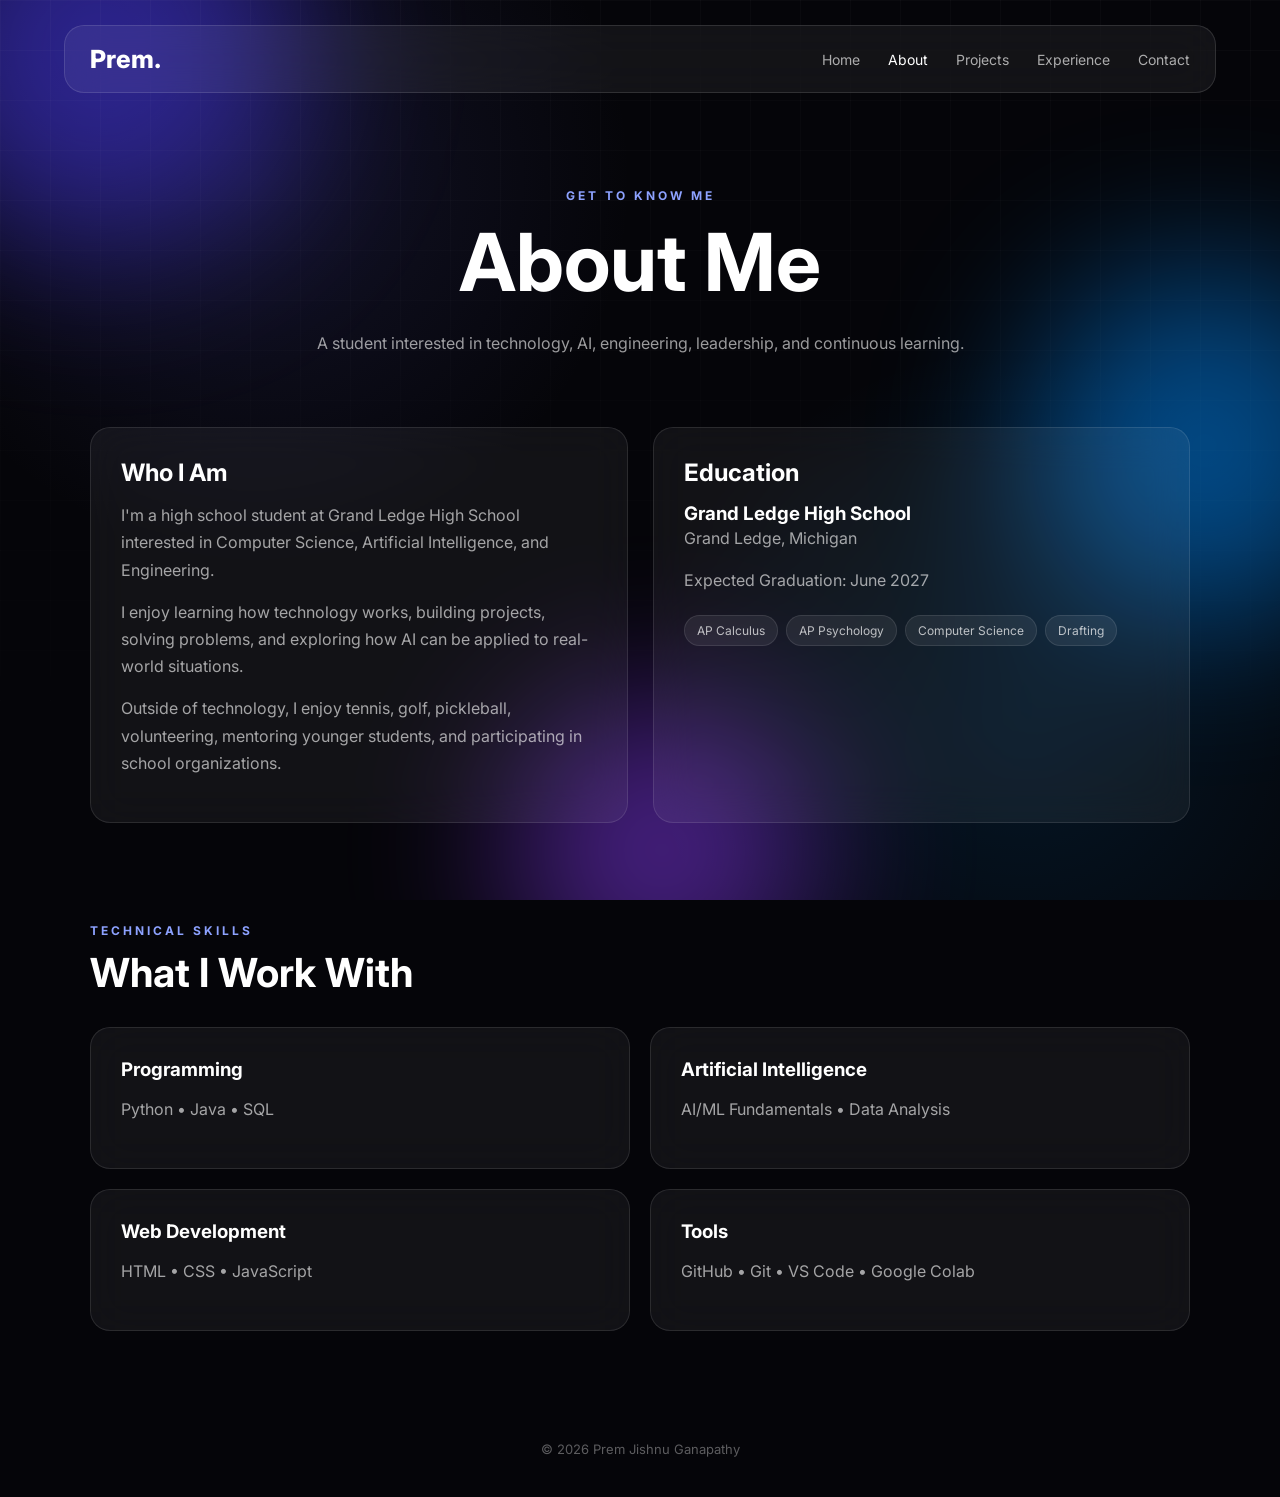
==== about.html @ 77642d46 "Initial Portfolio Website" ====
<!DOCTYPE html>
<html lang="en">
<head>
    <meta charset="UTF-8">
    <meta name="viewport" content="width=device-width, initial-scale=1.0">
    <title>About | Prem Jishnu Ganapathy</title>
    <link rel="stylesheet" href="style.css">
</head>

<body>

    <div class="background">
        <div class="orb orb1"></div>
        <div class="orb orb2"></div>
        <div class="orb orb3"></div>
        <div class="grid"></div>
    </div>

    <nav class="navbar">
        <div class="logo">Prem.</div>

        <div class="nav-links">
            <a href="index.html">Home</a>
            <a class="active" href="about.html">About</a>
            <a href="projects.html">Projects</a>
            <a href="experience.html">Experience</a>
            <a href="contact.html">Contact</a>
        </div>
    </nav>

    <main class="page">

        <section class="page-header reveal">
            <p class="eyebrow">GET TO KNOW ME</p>
            <h1>About Me</h1>
            <p>
                A student interested in technology, AI, engineering,
                leadership, and continuous learning.
            </p>
        </section>

        <section class="two-column">

            <div class="glass-card reveal">
                <h2>Who I Am</h2>

                <p>
                    I'm a high school student at Grand Ledge High School
                    interested in Computer Science, Artificial Intelligence,
                    and Engineering.
                </p>

                <p>
                    I enjoy learning how technology works, building projects,
                    solving problems, and exploring how AI can be applied
                    to real-world situations.
                </p>

                <p>
                    Outside of technology, I enjoy tennis, golf, pickleball,
                    volunteering, mentoring younger students, and participating
                    in school organizations.
                </p>
            </div>

            <div class="glass-card reveal">
                <h2>Education</h2>

                <h3>Grand Ledge High School</h3>

                <p>
                    Grand Ledge, Michigan
                </p>

                <p>
                    Expected Graduation: June 2027
                </p>

                <div class="tags">
                    <span>AP Calculus</span>
                    <span>AP Psychology</span>
                    <span>Computer Science</span>
                    <span>Drafting</span>
                </div>
            </div>

        </section>

        <section class="section">

            <div class="section-title reveal">
                <p class="eyebrow">TECHNICAL SKILLS</p>
                <h2>What I Work With</h2>
            </div>

            <div class="skills-grid">

                <div class="skill-card reveal">
                    <h3>Programming</h3>
                    <p>Python • Java • SQL</p>
                </div>

                <div class="skill-card reveal">
                    <h3>Artificial Intelligence</h3>
                    <p>AI/ML Fundamentals • Data Analysis</p>
                </div>

                <div class="skill-card reveal">
                    <h3>Web Development</h3>
                    <p>HTML • CSS • JavaScript</p>
                </div>

                <div class="skill-card reveal">
                    <h3>Tools</h3>
                    <p>GitHub • Git • VS Code • Google Colab</p>
                </div>

            </div>

        </section>

    </main>

    <footer>
        <p>© 2026 Prem Jishnu Ganapathy</p>
    </footer>

    <script src="script.js"></script>

</body>
</html>
---- style.css ----
@import url('https://fonts.googleapis.com/css2?family=Inter:wght@400;500;600;700;800&display=swap');

* {
    margin: 0;
    padding: 0;
    box-sizing: border-box;
}

html {
    scroll-behavior: smooth;
}

body {
    font-family: 'Inter', sans-serif;
    background: #050509;
    color: #ffffff;
    min-height: 100vh;
    overflow-x: hidden;
}

/* =========================
   MOVING BACKGROUND
========================= */

.background {
    position: fixed;
    inset: 0;
    overflow: hidden;
    z-index: -1;
    background:
        radial-gradient(circle at 20% 20%, rgba(80, 80, 180, 0.18), transparent 30%),
        radial-gradient(circle at 80% 80%, rgba(0, 150, 255, 0.12), transparent 30%),
        #050509;
}

.orb {
    position: absolute;
    border-radius: 50%;
    filter: blur(80px);
    opacity: 0.5;
    animation: float 18s infinite ease-in-out;
}

.orb1 {
    width: 400px;
    height: 400px;
    background: #4c3cff;
    top: -150px;
    left: -100px;
}

.orb2 {
    width: 350px;
    height: 350px;
    background: #008cff;
    right: -100px;
    top: 30%;
    animation-delay: -6s;
}

.orb3 {
    width: 300px;
    height: 300px;
    background: #8c3cff;
    bottom: -100px;
    left: 40%;
    animation-delay: -12s;
}

@keyframes float {

    0% {
        transform: translate(0, 0) scale(1);
    }

    25% {
        transform: translate(80px, -60px) scale(1.1);
    }

    50% {
        transform: translate(-50px, 80px) scale(0.9);
    }

    75% {
        transform: translate(70px, 40px) scale(1.05);
    }

    100% {
        transform: translate(0, 0) scale(1);
    }

}

.grid {
    position: absolute;
    inset: 0;

    background-image:
        linear-gradient(rgba(255,255,255,0.025) 1px, transparent 1px),
        linear-gradient(90deg, rgba(255,255,255,0.025) 1px, transparent 1px);

    background-size: 50px 50px;

    mask-image: linear-gradient(to bottom, black, transparent);
}

/* =========================
   NAVIGATION
========================= */

.navbar {
    width: 90%;
    max-width: 1200px;
    margin: 25px auto;

    padding: 18px 25px;

    display: flex;
    justify-content: space-between;
    align-items: center;

    background: rgba(255,255,255,0.06);
    border: 1px solid rgba(255,255,255,0.12);

    backdrop-filter: blur(20px);
    -webkit-backdrop-filter: blur(20px);

    border-radius: 20px;

    position: relative;
    z-index: 10;
}

.logo {
    font-size: 25px;
    font-weight: 800;
}

.nav-links {
    display: flex;
    gap: 28px;
}

.nav-links a {
    color: rgba(255,255,255,0.65);
    text-decoration: none;
    font-size: 14px;
    transition: 0.3s;
}

.nav-links a:hover,
.nav-links a.active {
    color: white;
}

/* =========================
   GENERAL
========================= */

.page {
    width: 90%;
    max-width: 1100px;
    margin: 0 auto;
    padding: 70px 0;
}

.page-header {
    text-align: center;
    max-width: 700px;
    margin: 0 auto 70px;
}

.page-header h1 {
    font-size: clamp(45px, 7vw, 80px);
    margin: 10px 0 20px;
}

.page-header > p:last-child {
    color: rgba(255,255,255,0.6);
    line-height: 1.7;
}

.eyebrow {
    font-size: 12px;
    letter-spacing: 3px;
    color: #8da2ff;
    font-weight: 700;
}

/* =========================
   HERO
========================= */

.hero {
    width: 90%;
    max-width: 1200px;
    min-height: 75vh;
    margin: 0 auto;

    display: grid;
    grid-template-columns: 1.3fr 0.7fr;

    align-items: center;
    gap: 50px;
}

.hero h1 {
    font-size: clamp(45px, 6vw, 78px);
    line-height: 1.05;
    margin: 15px 0 25px;
}

.hero h1 span {
    background: linear-gradient(90deg, #ffffff, #8da2ff);
    -webkit-background-clip: text;
    color: transparent;
}

.hero-description {
    color: rgba(255,255,255,0.65);
    font-size: 17px;
    line-height: 1.8;
    max-width: 650px;
}

.hero-buttons {
    display: flex;
    gap: 15px;
    margin-top: 35px;
}

/* =========================
   BUTTONS
========================= */

.button {
    display: inline-block;
    padding: 14px 22px;
    border-radius: 12px;
    text-decoration: none;
    font-size: 14px;
    font-weight: 600;
    transition: 0.3s;
}

.button:hover {
    transform: translateY(-3px);
}

.primary {
    background: white;
    color: black;
}

.secondary {
    background: rgba(255,255,255,0.06);
    color: white;
    border: 1px solid rgba(255,255,255,0.15);
}

/* =========================
   PROFILE PHOTO
========================= */

.profile-container {
    display: flex;
    justify-content: center;
    position: relative;
}

.profile-card {
    width: 310px;
    height: 310px;

    padding: 8px;

    border-radius: 50%;

    background: rgba(255,255,255,0.08);
    border: 1px solid rgba(255,255,255,0.2);

    backdrop-filter: blur(20px);

    overflow: hidden;

    position: relative;
    z-index: 2;
}

.profile-photo {
    width: 100%;
    height: 100%;
    object-fit: cover;
    border-radius: 50%;
}

.profile-glow {
    position: absolute;
    width: 280px;
    height: 280px;

    background: #5667ff;
    filter: blur(100px);

    opacity: 0.4;
}

/* =========================
   GLASS CARDS
========================= */

.glass-card,
.project-card,
.skill-card {
    background: rgba(255,255,255,0.055);
    border: 1px solid rgba(255,255,255,0.1);

    backdrop-filter: blur(20px);
    -webkit-backdrop-filter: blur(20px);

    border-radius: 20px;

    padding: 30px;

    transition: 0.4s;
}

.glass-card:hover,
.project-card:hover,
.skill-card:hover {
    transform: translateY(-6px);
    border-color: rgba(255,255,255,0.25);
    background: rgba(255,255,255,0.08);
}

.glass-card h2,
.project-card h2,
.skill-card h3 {
    margin-bottom: 15px;
}

.glass-card p,
.project-card p,
.skill-card p {
    color: rgba(255,255,255,0.62);
    line-height: 1.7;
    margin-bottom: 15px;
}

/* =========================
   HOME CARDS
========================= */

.quick-section {
    width: 90%;
    max-width: 1200px;
    margin: 50px auto 100px;

    display: grid;
    grid-template-columns: repeat(3, 1fr);

    gap: 20px;
}

/* =========================
   TWO COLUMN
========================= */

.two-column {
    display: grid;
    grid-template-columns: 1fr 1fr;
    gap: 25px;
}

/* =========================
   SKILLS
========================= */

.section {
    margin-top: 100px;
}

.section-title {
    margin-bottom: 30px;
}

.section-title h2 {
    font-size: 40px;
    margin-top: 10px;
}

.skills-grid,
.activities-grid {
    display: grid;
    grid-template-columns: repeat(2, 1fr);
    gap: 20px;
}

/* =========================
   TAGS
========================= */

.tags {
    display: flex;
    flex-wrap: wrap;
    gap: 8px;
    margin-top: 20px;
}

.tags span {
    padding: 7px 12px;
    border-radius: 20px;

    background: rgba(255,255,255,0.07);
    border: 1px solid rgba(255,255,255,0.1);

    font-size: 12px;
    color: rgba(255,255,255,0.7);
}

/* =========================
   PROJECTS
========================= */

.projects-grid {
    display: grid;
    grid-template-columns: repeat(2, 1fr);
    gap: 25px;
}

.project-card {
    min-height: 320px;
}

.project-card:last-child {
    grid-column: span 2;
}

.project-number {
    color: #8da2ff;
    font-size: 13px;
    font-weight: 700;
    margin-bottom: 25px;
}

.project-link {
    display: inline-block;
    color: white;
    text-decoration: none;
    margin-top: 20px;
    font-size: 14px;
}

/* =========================
   TIMELINE
========================= */

.timeline {
    position: relative;
    max-width: 850px;
    margin: auto;
}

.timeline::before {
    content: "";
    position: absolute;

    left: 10px;
    top: 0;
    bottom: 0;

    width: 1px;

    background: rgba(255,255,255,0.15);
}

.timeline-item {
    position: relative;
    padding-left: 45px;
    margin-bottom: 35px;
}

.timeline-dot {
    position: absolute;

    left: 3px;
    top: 35px;

    width: 15px;
    height: 15px;

    border-radius: 50%;

    background: #8da2ff;

    box-shadow: 0 0 20px #8da2ff;
}

.date {
    color: #8da2ff !important;
    font-size: 12px !important;
    font-weight: 700;
    letter-spacing: 1px;
}

/* =========================
   CONTACT
========================= */

.contact-grid {
    display: grid;
    grid-template-columns: 1fr 1fr;
    gap: 25px;
}

.contact-item {
    padding: 20px 0;
    border-bottom: 1px solid rgba(255,255,255,0.08);
}

.contact-item span {
    display: block;
    color: rgba(255,255,255,0.45);
    font-size: 12px;
    margin-bottom: 8px;
    text-transform: uppercase;
    letter-spacing: 1px;
}

.contact-item a {
    color: white;
    text-decoration: none;
}

.social-buttons {
    display: flex;
    gap: 12px;
    margin-top: 25px;
}

/* =========================
   REVEAL ANIMATION
========================= */

.reveal {
    opacity: 0;
    transform: translateY(30px);
    transition: opacity 0.8s ease, transform 0.8s ease;
}

.reveal.visible {
    opacity: 1;
    transform: translateY(0);
}

/* =========================
   FOOTER
========================= */

footer {
    text-align: center;
    padding: 40px 20px;
    color: rgba(255,255,255,0.35);
    font-size: 13px;
}

/* =========================
   MOBILE
========================= */

@media (max-width: 800px) {

    .navbar {
        flex-direction: column;
        gap: 18px;
    }

    .nav-links {
        gap: 15px;
        flex-wrap: wrap;
        justify-content: center;
    }

    .hero {
        grid-template-columns: 1fr;
        text-align: center;
        padding-top: 50px;
    }

    .hero-description {
        margin: auto;
    }

    .hero-buttons {
        justify-content: center;
        flex-wrap: wrap;
    }

    .profile-container {
        order: -1;
    }

    .profile-card {
        width: 230px;
        height: 230px;
    }

    .quick-section,
    .two-column,
    .skills-grid,
    .activities-grid,
    .projects-grid,
    .contact-grid {
        grid-template-columns: 1fr;
    }

    .project-card:last-child {
        grid-column: span 1;
    }

    .page {
        padding-top: 40px;
    }

}
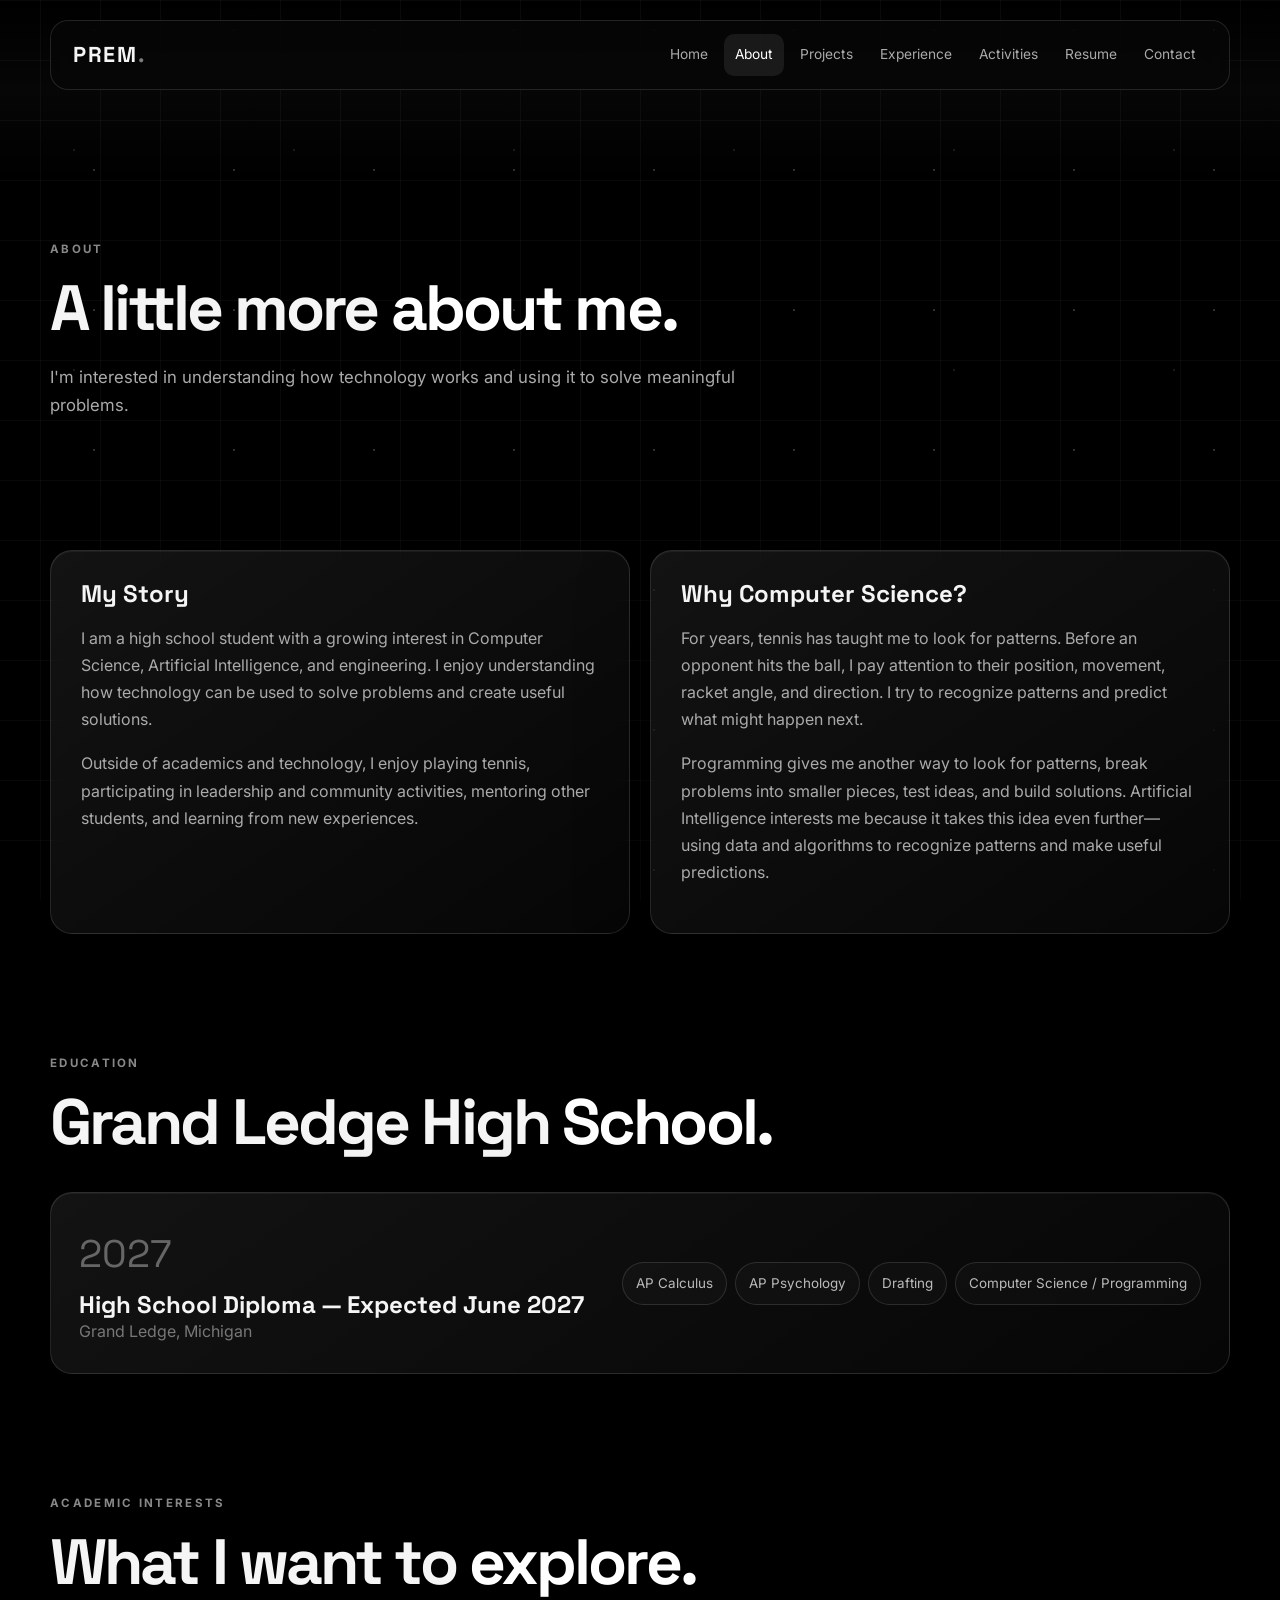
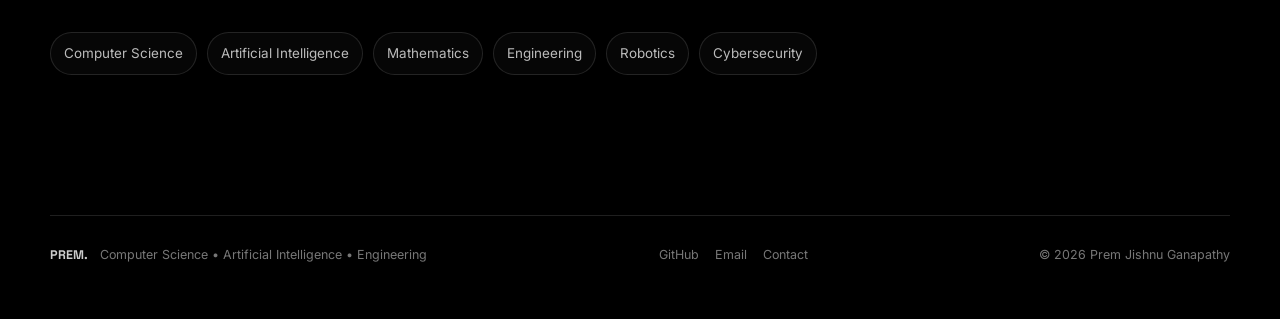
==== commit fb263e1b: "Updated portfolio design, profile photo, and activities page" ====
--- a/about.html
+++ b/about.html
@@ -1,131 +1 @@
-<!DOCTYPE html>
-<html lang="en">
-<head>
-    <meta charset="UTF-8">
-    <meta name="viewport" content="width=device-width, initial-scale=1.0">
-    <title>About | Prem Jishnu Ganapathy</title>
-    <link rel="stylesheet" href="style.css">
-</head>
-
-<body>
-
-    <div class="background">
-        <div class="orb orb1"></div>
-        <div class="orb orb2"></div>
-        <div class="orb orb3"></div>
-        <div class="grid"></div>
-    </div>
-
-    <nav class="navbar">
-        <div class="logo">Prem.</div>
-
-        <div class="nav-links">
-            <a href="index.html">Home</a>
-            <a class="active" href="about.html">About</a>
-            <a href="projects.html">Projects</a>
-            <a href="experience.html">Experience</a>
-            <a href="contact.html">Contact</a>
-        </div>
-    </nav>
-
-    <main class="page">
-
-        <section class="page-header reveal">
-            <p class="eyebrow">GET TO KNOW ME</p>
-            <h1>About Me</h1>
-            <p>
-                A student interested in technology, AI, engineering,
-                leadership, and continuous learning.
-            </p>
-        </section>
-
-        <section class="two-column">
-
-            <div class="glass-card reveal">
-                <h2>Who I Am</h2>
-
-                <p>
-                    I'm a high school student at Grand Ledge High School
-                    interested in Computer Science, Artificial Intelligence,
-                    and Engineering.
-                </p>
-
-                <p>
-                    I enjoy learning how technology works, building projects,
-                    solving problems, and exploring how AI can be applied
-                    to real-world situations.
-                </p>
-
-                <p>
-                    Outside of technology, I enjoy tennis, golf, pickleball,
-                    volunteering, mentoring younger students, and participating
-                    in school organizations.
-                </p>
-            </div>
-
-            <div class="glass-card reveal">
-                <h2>Education</h2>
-
-                <h3>Grand Ledge High School</h3>
-
-                <p>
-                    Grand Ledge, Michigan
-                </p>
-
-                <p>
-                    Expected Graduation: June 2027
-                </p>
-
-                <div class="tags">
-                    <span>AP Calculus</span>
-                    <span>AP Psychology</span>
-                    <span>Computer Science</span>
-                    <span>Drafting</span>
-                </div>
-            </div>
-
-        </section>
-
-        <section class="section">
-
-            <div class="section-title reveal">
-                <p class="eyebrow">TECHNICAL SKILLS</p>
-                <h2>What I Work With</h2>
-            </div>
-
-            <div class="skills-grid">
-
-                <div class="skill-card reveal">
-                    <h3>Programming</h3>
-                    <p>Python • Java • SQL</p>
-                </div>
-
-                <div class="skill-card reveal">
-                    <h3>Artificial Intelligence</h3>
-                    <p>AI/ML Fundamentals • Data Analysis</p>
-                </div>
-
-                <div class="skill-card reveal">
-                    <h3>Web Development</h3>
-                    <p>HTML • CSS • JavaScript</p>
-                </div>
-
-                <div class="skill-card reveal">
-                    <h3>Tools</h3>
-                    <p>GitHub • Git • VS Code • Google Colab</p>
-                </div>
-
-            </div>
-
-        </section>
-
-    </main>
-
-    <footer>
-        <p>© 2026 Prem Jishnu Ganapathy</p>
-    </footer>
-
-    <script src="script.js"></script>
-
-</body>
-</html>+<!doctype html><html lang="en"><head><meta charset="UTF-8"><meta name="viewport" content="width=device-width,initial-scale=1.0"><meta name="description" content="Prem Jishnu Ganapathy — Computer Science, Artificial Intelligence, Engineering, projects, leadership and activities."><title>About | Prem Jishnu Ganapathy</title><link rel="stylesheet" href="style.css"></head><body><div class="background" aria-hidden="true"><div class="grid"></div><div class="particles"></div><div class="scanline"></div></div><header class="site-header"><a class="brand" href="index.html">PREM<span>.</span></a><nav class="nav"><a href="index.html">Home</a><a href="about.html">About</a><a href="projects.html">Projects</a><a href="experience.html">Experience</a><a href="activities.html">Activities</a><a href="resume.html">Resume</a><a href="contact.html">Contact</a></nav><button class="menu-toggle" aria-label="Open menu">☰</button></header><main><section class="page-hero page-section reveal"><p class="eyebrow">ABOUT</p><h1>A little more <span>about me.</span></h1><p>I'm interested in understanding how technology works and using it to solve meaningful problems.</p></section><section class="section page-section reveal"><div class="two-column"><div class="glass card"><h3>My Story</h3><p>I am a high school student with a growing interest in Computer Science, Artificial Intelligence, and engineering. I enjoy understanding how technology can be used to solve problems and create useful solutions.</p><p>Outside of academics and technology, I enjoy playing tennis, participating in leadership and community activities, mentoring other students, and learning from new experiences.</p></div><div class="glass card"><h3>Why Computer Science?</h3><p>For years, tennis has taught me to look for patterns. Before an opponent hits the ball, I pay attention to their position, movement, racket angle, and direction. I try to recognize patterns and predict what might happen next.</p><p>Programming gives me another way to look for patterns, break problems into smaller pieces, test ideas, and build solutions. Artificial Intelligence interests me because it takes this idea even further—using data and algorithms to recognize patterns and make useful predictions.</p></div></div></section><section class="section page-section reveal"><div class="section-heading"><p class="eyebrow">EDUCATION</p><h2>Grand Ledge High <span>School.</span></h2></div><div class="glass timeline-card"><div><span class="timeline-year">2027</span><h3>High School Diploma — Expected June 2027</h3><p>Grand Ledge, Michigan</p></div><div class="course-list"><span>AP Calculus</span><span>AP Psychology</span><span>Drafting</span><span>Computer Science / Programming</span></div></div></section><section class="section page-section reveal"><div class="section-heading"><p class="eyebrow">ACADEMIC INTERESTS</p><h2>What I want to <span>explore.</span></h2></div><div class="tag-grid"><span>Computer Science</span><span>Artificial Intelligence</span><span>Mathematics</span><span>Engineering</span><span>Robotics</span><span>Cybersecurity</span></div></section></main><footer class="site-footer"><div><strong>PREM.</strong><span>Computer Science • Artificial Intelligence • Engineering</span></div><div class="footer-links"><a href="https://github.com/PremJishnu" target="_blank">GitHub</a><a href="mailto:premjishnu.g@gmail.com">Email</a><a href="contact.html">Contact</a></div><p>© 2026 Prem Jishnu Ganapathy</p></footer><script src="script.js"></script></body></html>
--- a/style.css
+++ b/style.css
@@ -1,625 +1 @@
-@import url('https://fonts.googleapis.com/css2?family=Inter:wght@400;500;600;700;800&display=swap');
-
-* {
-    margin: 0;
-    padding: 0;
-    box-sizing: border-box;
-}
-
-html {
-    scroll-behavior: smooth;
-}
-
-body {
-    font-family: 'Inter', sans-serif;
-    background: #050509;
-    color: #ffffff;
-    min-height: 100vh;
-    overflow-x: hidden;
-}
-
-/* =========================
-   MOVING BACKGROUND
-========================= */
-
-.background {
-    position: fixed;
-    inset: 0;
-    overflow: hidden;
-    z-index: -1;
-    background:
-        radial-gradient(circle at 20% 20%, rgba(80, 80, 180, 0.18), transparent 30%),
-        radial-gradient(circle at 80% 80%, rgba(0, 150, 255, 0.12), transparent 30%),
-        #050509;
-}
-
-.orb {
-    position: absolute;
-    border-radius: 50%;
-    filter: blur(80px);
-    opacity: 0.5;
-    animation: float 18s infinite ease-in-out;
-}
-
-.orb1 {
-    width: 400px;
-    height: 400px;
-    background: #4c3cff;
-    top: -150px;
-    left: -100px;
-}
-
-.orb2 {
-    width: 350px;
-    height: 350px;
-    background: #008cff;
-    right: -100px;
-    top: 30%;
-    animation-delay: -6s;
-}
-
-.orb3 {
-    width: 300px;
-    height: 300px;
-    background: #8c3cff;
-    bottom: -100px;
-    left: 40%;
-    animation-delay: -12s;
-}
-
-@keyframes float {
-
-    0% {
-        transform: translate(0, 0) scale(1);
-    }
-
-    25% {
-        transform: translate(80px, -60px) scale(1.1);
-    }
-
-    50% {
-        transform: translate(-50px, 80px) scale(0.9);
-    }
-
-    75% {
-        transform: translate(70px, 40px) scale(1.05);
-    }
-
-    100% {
-        transform: translate(0, 0) scale(1);
-    }
-
-}
-
-.grid {
-    position: absolute;
-    inset: 0;
-
-    background-image:
-        linear-gradient(rgba(255,255,255,0.025) 1px, transparent 1px),
-        linear-gradient(90deg, rgba(255,255,255,0.025) 1px, transparent 1px);
-
-    background-size: 50px 50px;
-
-    mask-image: linear-gradient(to bottom, black, transparent);
-}
-
-/* =========================
-   NAVIGATION
-========================= */
-
-.navbar {
-    width: 90%;
-    max-width: 1200px;
-    margin: 25px auto;
-
-    padding: 18px 25px;
-
-    display: flex;
-    justify-content: space-between;
-    align-items: center;
-
-    background: rgba(255,255,255,0.06);
-    border: 1px solid rgba(255,255,255,0.12);
-
-    backdrop-filter: blur(20px);
-    -webkit-backdrop-filter: blur(20px);
-
-    border-radius: 20px;
-
-    position: relative;
-    z-index: 10;
-}
-
-.logo {
-    font-size: 25px;
-    font-weight: 800;
-}
-
-.nav-links {
-    display: flex;
-    gap: 28px;
-}
-
-.nav-links a {
-    color: rgba(255,255,255,0.65);
-    text-decoration: none;
-    font-size: 14px;
-    transition: 0.3s;
-}
-
-.nav-links a:hover,
-.nav-links a.active {
-    color: white;
-}
-
-/* =========================
-   GENERAL
-========================= */
-
-.page {
-    width: 90%;
-    max-width: 1100px;
-    margin: 0 auto;
-    padding: 70px 0;
-}
-
-.page-header {
-    text-align: center;
-    max-width: 700px;
-    margin: 0 auto 70px;
-}
-
-.page-header h1 {
-    font-size: clamp(45px, 7vw, 80px);
-    margin: 10px 0 20px;
-}
-
-.page-header > p:last-child {
-    color: rgba(255,255,255,0.6);
-    line-height: 1.7;
-}
-
-.eyebrow {
-    font-size: 12px;
-    letter-spacing: 3px;
-    color: #8da2ff;
-    font-weight: 700;
-}
-
-/* =========================
-   HERO
-========================= */
-
-.hero {
-    width: 90%;
-    max-width: 1200px;
-    min-height: 75vh;
-    margin: 0 auto;
-
-    display: grid;
-    grid-template-columns: 1.3fr 0.7fr;
-
-    align-items: center;
-    gap: 50px;
-}
-
-.hero h1 {
-    font-size: clamp(45px, 6vw, 78px);
-    line-height: 1.05;
-    margin: 15px 0 25px;
-}
-
-.hero h1 span {
-    background: linear-gradient(90deg, #ffffff, #8da2ff);
-    -webkit-background-clip: text;
-    color: transparent;
-}
-
-.hero-description {
-    color: rgba(255,255,255,0.65);
-    font-size: 17px;
-    line-height: 1.8;
-    max-width: 650px;
-}
-
-.hero-buttons {
-    display: flex;
-    gap: 15px;
-    margin-top: 35px;
-}
-
-/* =========================
-   BUTTONS
-========================= */
-
-.button {
-    display: inline-block;
-    padding: 14px 22px;
-    border-radius: 12px;
-    text-decoration: none;
-    font-size: 14px;
-    font-weight: 600;
-    transition: 0.3s;
-}
-
-.button:hover {
-    transform: translateY(-3px);
-}
-
-.primary {
-    background: white;
-    color: black;
-}
-
-.secondary {
-    background: rgba(255,255,255,0.06);
-    color: white;
-    border: 1px solid rgba(255,255,255,0.15);
-}
-
-/* =========================
-   PROFILE PHOTO
-========================= */
-
-.profile-container {
-    display: flex;
-    justify-content: center;
-    position: relative;
-}
-
-.profile-card {
-    width: 310px;
-    height: 310px;
-
-    padding: 8px;
-
-    border-radius: 50%;
-
-    background: rgba(255,255,255,0.08);
-    border: 1px solid rgba(255,255,255,0.2);
-
-    backdrop-filter: blur(20px);
-
-    overflow: hidden;
-
-    position: relative;
-    z-index: 2;
-}
-
-.profile-photo {
-    width: 100%;
-    height: 100%;
-    object-fit: cover;
-    border-radius: 50%;
-}
-
-.profile-glow {
-    position: absolute;
-    width: 280px;
-    height: 280px;
-
-    background: #5667ff;
-    filter: blur(100px);
-
-    opacity: 0.4;
-}
-
-/* =========================
-   GLASS CARDS
-========================= */
-
-.glass-card,
-.project-card,
-.skill-card {
-    background: rgba(255,255,255,0.055);
-    border: 1px solid rgba(255,255,255,0.1);
-
-    backdrop-filter: blur(20px);
-    -webkit-backdrop-filter: blur(20px);
-
-    border-radius: 20px;
-
-    padding: 30px;
-
-    transition: 0.4s;
-}
-
-.glass-card:hover,
-.project-card:hover,
-.skill-card:hover {
-    transform: translateY(-6px);
-    border-color: rgba(255,255,255,0.25);
-    background: rgba(255,255,255,0.08);
-}
-
-.glass-card h2,
-.project-card h2,
-.skill-card h3 {
-    margin-bottom: 15px;
-}
-
-.glass-card p,
-.project-card p,
-.skill-card p {
-    color: rgba(255,255,255,0.62);
-    line-height: 1.7;
-    margin-bottom: 15px;
-}
-
-/* =========================
-   HOME CARDS
-========================= */
-
-.quick-section {
-    width: 90%;
-    max-width: 1200px;
-    margin: 50px auto 100px;
-
-    display: grid;
-    grid-template-columns: repeat(3, 1fr);
-
-    gap: 20px;
-}
-
-/* =========================
-   TWO COLUMN
-========================= */
-
-.two-column {
-    display: grid;
-    grid-template-columns: 1fr 1fr;
-    gap: 25px;
-}
-
-/* =========================
-   SKILLS
-========================= */
-
-.section {
-    margin-top: 100px;
-}
-
-.section-title {
-    margin-bottom: 30px;
-}
-
-.section-title h2 {
-    font-size: 40px;
-    margin-top: 10px;
-}
-
-.skills-grid,
-.activities-grid {
-    display: grid;
-    grid-template-columns: repeat(2, 1fr);
-    gap: 20px;
-}
-
-/* =========================
-   TAGS
-========================= */
-
-.tags {
-    display: flex;
-    flex-wrap: wrap;
-    gap: 8px;
-    margin-top: 20px;
-}
-
-.tags span {
-    padding: 7px 12px;
-    border-radius: 20px;
-
-    background: rgba(255,255,255,0.07);
-    border: 1px solid rgba(255,255,255,0.1);
-
-    font-size: 12px;
-    color: rgba(255,255,255,0.7);
-}
-
-/* =========================
-   PROJECTS
-========================= */
-
-.projects-grid {
-    display: grid;
-    grid-template-columns: repeat(2, 1fr);
-    gap: 25px;
-}
-
-.project-card {
-    min-height: 320px;
-}
-
-.project-card:last-child {
-    grid-column: span 2;
-}
-
-.project-number {
-    color: #8da2ff;
-    font-size: 13px;
-    font-weight: 700;
-    margin-bottom: 25px;
-}
-
-.project-link {
-    display: inline-block;
-    color: white;
-    text-decoration: none;
-    margin-top: 20px;
-    font-size: 14px;
-}
-
-/* =========================
-   TIMELINE
-========================= */
-
-.timeline {
-    position: relative;
-    max-width: 850px;
-    margin: auto;
-}
-
-.timeline::before {
-    content: "";
-    position: absolute;
-
-    left: 10px;
-    top: 0;
-    bottom: 0;
-
-    width: 1px;
-
-    background: rgba(255,255,255,0.15);
-}
-
-.timeline-item {
-    position: relative;
-    padding-left: 45px;
-    margin-bottom: 35px;
-}
-
-.timeline-dot {
-    position: absolute;
-
-    left: 3px;
-    top: 35px;
-
-    width: 15px;
-    height: 15px;
-
-    border-radius: 50%;
-
-    background: #8da2ff;
-
-    box-shadow: 0 0 20px #8da2ff;
-}
-
-.date {
-    color: #8da2ff !important;
-    font-size: 12px !important;
-    font-weight: 700;
-    letter-spacing: 1px;
-}
-
-/* =========================
-   CONTACT
-========================= */
-
-.contact-grid {
-    display: grid;
-    grid-template-columns: 1fr 1fr;
-    gap: 25px;
-}
-
-.contact-item {
-    padding: 20px 0;
-    border-bottom: 1px solid rgba(255,255,255,0.08);
-}
-
-.contact-item span {
-    display: block;
-    color: rgba(255,255,255,0.45);
-    font-size: 12px;
-    margin-bottom: 8px;
-    text-transform: uppercase;
-    letter-spacing: 1px;
-}
-
-.contact-item a {
-    color: white;
-    text-decoration: none;
-}
-
-.social-buttons {
-    display: flex;
-    gap: 12px;
-    margin-top: 25px;
-}
-
-/* =========================
-   REVEAL ANIMATION
-========================= */
-
-.reveal {
-    opacity: 0;
-    transform: translateY(30px);
-    transition: opacity 0.8s ease, transform 0.8s ease;
-}
-
-.reveal.visible {
-    opacity: 1;
-    transform: translateY(0);
-}
-
-/* =========================
-   FOOTER
-========================= */
-
-footer {
-    text-align: center;
-    padding: 40px 20px;
-    color: rgba(255,255,255,0.35);
-    font-size: 13px;
-}
-
-/* =========================
-   MOBILE
-========================= */
-
-@media (max-width: 800px) {
-
-    .navbar {
-        flex-direction: column;
-        gap: 18px;
-    }
-
-    .nav-links {
-        gap: 15px;
-        flex-wrap: wrap;
-        justify-content: center;
-    }
-
-    .hero {
-        grid-template-columns: 1fr;
-        text-align: center;
-        padding-top: 50px;
-    }
-
-    .hero-description {
-        margin: auto;
-    }
-
-    .hero-buttons {
-        justify-content: center;
-        flex-wrap: wrap;
-    }
-
-    .profile-container {
-        order: -1;
-    }
-
-    .profile-card {
-        width: 230px;
-        height: 230px;
-    }
-
-    .quick-section,
-    .two-column,
-    .skills-grid,
-    .activities-grid,
-    .projects-grid,
-    .contact-grid {
-        grid-template-columns: 1fr;
-    }
-
-    .project-card:last-child {
-        grid-column: span 1;
-    }
-
-    .page {
-        padding-top: 40px;
-    }
-
-}+@import url('https://fonts.googleapis.com/css2?family=Inter:wght@400;500;600;700;800&family=Space+Grotesk:wght@400;500;600;700&display=swap');:root{--bg:#000;--line:rgba(255,255,255,.12);--text:#f5f5f5;--muted:#999;--max:1180px}*{box-sizing:border-box;margin:0;padding:0}html{scroll-behavior:smooth}body{min-height:100vh;background:#000;color:var(--text);font-family:Inter,Arial,sans-serif;line-height:1.7;overflow-x:hidden}a{color:inherit;text-decoration:none}.background{position:fixed;inset:0;z-index:-10;background:#000;overflow:hidden}.grid{position:absolute;inset:-100%;width:300%;height:300%;background-image:linear-gradient(rgba(255,255,255,.035) 1px,transparent 1px),linear-gradient(90deg,rgba(255,255,255,.035) 1px,transparent 1px);background-size:60px 60px;animation:gridMove 22s linear infinite}.particles{position:absolute;inset:-20%;background-image:radial-gradient(circle,rgba(255,255,255,.8) 1px,transparent 1px),radial-gradient(circle,rgba(255,255,255,.45) 1px,transparent 1px);background-size:140px 140px,220px 220px;animation:particlesMove 30s linear infinite;opacity:.22}.scanline{position:absolute;left:0;width:100%;height:180px;background:linear-gradient(to bottom,transparent,rgba(255,255,255,.025),transparent);animation:scan 9s ease-in-out infinite}@keyframes gridMove{from{transform:translate(0,0)}to{transform:translate(60px,60px)}}@keyframes particlesMove{from{transform:translateY(0)}to{transform:translateY(-220px)}}@keyframes scan{0%,100%{top:-200px}50%{top:100%}}.site-header{width:min(calc(100% - 40px),var(--max));margin:20px auto 0;min-height:70px;padding:0 22px;display:flex;align-items:center;justify-content:space-between;gap:20px;position:sticky;top:16px;z-index:50;background:rgba(8,8,8,.72);border:1px solid var(--line);border-radius:18px;backdrop-filter:blur(20px)}.brand{font-family:'Space Grotesk';font-weight:800;font-size:1.35rem;letter-spacing:.08em}.brand span{opacity:.5}.nav{display:flex;gap:5px;align-items:center}.nav a{color:#aaa;padding:9px 11px;border-radius:10px;font-size:.86rem;transition:.25s}.nav a:hover,.nav a.active{color:#fff;background:rgba(255,255,255,.08)}.menu-toggle{display:none;background:none;border:0;color:#fff;font-size:1.5rem}main{width:min(calc(100% - 40px),var(--max));margin:auto}.page-section{padding:110px 0 0}.hero{min-height:calc(100vh - 90px);display:grid;grid-template-columns:1.15fr .85fr;align-items:center;gap:70px;padding-top:80px}.eyebrow{font-size:.72rem;letter-spacing:.2em;font-weight:700;color:#888;margin-bottom:14px}h1,h2,h3{font-family:'Space Grotesk';line-height:1.08}h1{font-size:clamp(3.1rem,7vw,6.4rem);letter-spacing:-.055em}h1 span,h2 span{color:#fff}.hero-text,.page-hero>p:last-child{max-width:720px;color:#aaa;font-size:1.05rem;margin-top:26px}.button-row{display:flex;gap:12px;flex-wrap:wrap;margin-top:30px}.btn{display:inline-flex;padding:12px 19px;border:1px solid rgba(255,255,255,.22);border-radius:12px;color:#ddd;background:rgba(255,255,255,.035);font-weight:600;transition:.25s}.btn:hover{transform:translateY(-2px);background:rgba(255,255,255,.09)}.btn.primary{background:#fff;color:#000;border-color:#fff}.glass{background:linear-gradient(145deg,rgba(255,255,255,.075),rgba(255,255,255,.025));border:1px solid var(--line);box-shadow:0 20px 70px rgba(0,0,0,.35),inset 0 1px rgba(255,255,255,.05);backdrop-filter:blur(18px)}.hero-photo{justify-self:center;width:min(100%,470px);padding:28px;border-radius:34px;transform:rotate(1deg)}.photo-ring{width:100%;aspect-ratio:1;overflow:hidden;border-radius:50%;border:1px solid rgba(255,255,255,.22);background:#111}.photo-ring img{width:100%;height:100%;object-fit:cover;display:block}.photo-caption{text-align:center;color:#aaa;font-size:.82rem;margin-top:18px}.status-dot{display:inline-block;width:8px;height:8px;border-radius:50%;background:#fff;margin-right:8px;box-shadow:0 0 12px #fff}.quick-stats{display:flex;gap:38px;margin-top:48px;flex-wrap:wrap}.quick-stats div{display:flex;flex-direction:column}.quick-stats strong{font-family:'Space Grotesk';font-size:1.1rem}.quick-stats span{font-size:.72rem;color:#777;text-transform:uppercase;letter-spacing:.08em}.section{padding-bottom:10px}.section-heading{margin-bottom:35px}.section-heading h2,.page-hero h1{font-size:clamp(2.4rem,5vw,4.7rem);letter-spacing:-.045em}.two-column{display:grid;grid-template-columns:1fr 1fr;gap:20px}.card,.project-card,.activity-card,.experience-card,.resume-card,.contact-card{padding:30px;border-radius:22px}.card h3{font-size:1.5rem;margin-bottom:18px}.card p{color:#aaa;margin-bottom:17px}.big-quote{font-family:'Space Grotesk';font-size:1.6rem!important;color:#eee!important;line-height:1.25}.tag-grid{display:flex;gap:10px;flex-wrap:wrap}.tag-grid span,.chips span,.course-list span{padding:9px 13px;border:1px solid var(--line);border-radius:999px;color:#bbb;background:rgba(255,255,255,.025);font-size:.84rem}.page-hero{padding-top:150px;padding-bottom:20px}.page-hero>p:last-child{margin-top:20px}.project-grid,.activity-grid{display:grid;grid-template-columns:repeat(3,1fr);gap:20px}.project-number{font-family:'Space Grotesk';font-size:2.4rem;color:#555;margin-bottom:35px}.project-card h2,.activity-card h2{font-size:1.65rem;margin-bottom:14px}.project-card>p,.activity-card>p{color:#999}.project-block{margin:25px 0;padding-top:20px;border-top:1px solid var(--line)}.project-block strong{font-size:.78rem;text-transform:uppercase;letter-spacing:.12em}.project-block p{color:#888;margin-top:7px}.chips{display:flex;flex-wrap:wrap;gap:7px}.chips span{font-size:.72rem;padding:7px 10px}.project-links{display:flex;gap:16px;margin-top:25px;font-weight:600;font-size:.85rem}.experience-top{display:flex;justify-content:space-between;gap:20px;margin-bottom:25px}.experience-top h2{font-size:2.2rem}.muted{color:#777;font-size:.88rem;margin-top:7px}.experience-badge{width:48px;height:48px;border:1px solid var(--line);border-radius:14px;display:grid;place-items:center;color:#777;font-family:'Space Grotesk'}.experience-card>p{color:#aaa}.bullet-grid{display:grid;grid-template-columns:repeat(2,1fr);gap:12px;margin-top:28px}.bullet-grid>div{display:grid;grid-template-columns:38px 1fr;gap:12px;padding:17px;border:1px solid var(--line);border-radius:14px;background:rgba(0,0,0,.18)}.bullet-grid strong{color:#666}.bullet-grid span{color:#999;font-size:.88rem}.activity-icon{display:inline-grid;place-items:center;width:42px;height:42px;border-radius:12px;border:1px solid var(--line);color:#777;font-family:'Space Grotesk';margin-bottom:25px}.activity-card{min-height:245px}.sport-strip{padding:22px;border-radius:20px;display:grid;grid-template-columns:repeat(3,1fr);gap:15px}.sport-strip div{padding:10px 15px;border-right:1px solid var(--line)}.sport-strip div:last-child{border:0}.sport-strip strong,.sport-strip span{display:block}.sport-strip span{font-size:.8rem;color:#777}.timeline-card{padding:28px;border-radius:22px;display:flex;justify-content:space-between;gap:30px}.timeline-year{font-family:'Space Grotesk';font-size:2.4rem;color:#666}.timeline-card h3{font-size:1.5rem;margin-top:6px}.timeline-card p{color:#777}.course-list{display:flex;gap:8px;flex-wrap:wrap;justify-content:flex-end;align-content:center}.resume-grid{display:grid;grid-template-columns:repeat(2,1fr);gap:20px}.resume-card h2{font-size:1.5rem;margin-bottom:14px}.resume-card p{color:#999;margin-top:8px}.contact-grid{display:grid;grid-template-columns:repeat(3,1fr);gap:20px}.contact-card{transition:.25s}.contact-card:hover{transform:translateY(-4px);border-color:rgba(255,255,255,.25)}.contact-label{font-size:.7rem;letter-spacing:.16em;color:#777;font-weight:700}.contact-card h2{font-size:1.15rem;margin:15px 0 7px;word-break:break-word}.contact-card p{color:#777;font-size:.85rem}.site-footer{width:min(calc(100% - 40px),var(--max));margin:130px auto 25px;padding:28px 0;border-top:1px solid var(--line);display:flex;align-items:center;justify-content:space-between;gap:20px;flex-wrap:wrap;color:#777;font-size:.78rem}.site-footer strong{font-family:'Space Grotesk';color:#ccc;margin-right:12px}.footer-links{display:flex;gap:16px}.footer-links a:hover{color:#fff}.reveal{opacity:0;transform:translateY(20px);transition:.7s}.reveal.visible{opacity:1;transform:none}@media(max-width:950px){.nav{display:none;position:absolute;top:78px;left:0;right:0;padding:10px;background:rgba(8,8,8,.96);border:1px solid var(--line);border-radius:16px;flex-direction:column;align-items:stretch}.nav.open{display:flex}.menu-toggle{display:block}.hero{grid-template-columns:1fr;gap:45px;padding-top:90px}.hero-photo{max-width:400px}.project-grid,.activity-grid{grid-template-columns:1fr 1fr}.contact-grid{grid-template-columns:1fr}}@media(max-width:700px){.site-header{width:calc(100% - 24px);margin-top:12px;padding:0 15px}main{width:calc(100% - 24px)}.page-section{padding-top:85px}.hero{min-height:auto;padding-top:75px}h1{font-size:clamp(2.8rem,14vw,4.6rem)}.two-column,.project-grid,.activity-grid,.resume-grid,.bullet-grid{grid-template-columns:1fr}.timeline-card{flex-direction:column}.course-list{justify-content:flex-start}.sport-strip{grid-template-columns:1fr}.sport-strip div{border-right:0;border-bottom:1px solid var(--line);padding:13px 0}.sport-strip div:last-child{border-bottom:0}.experience-top h2{font-size:1.75rem}.site-footer{width:calc(100% - 24px);margin-top:90px;flex-direction:column;align-items:flex-start}}
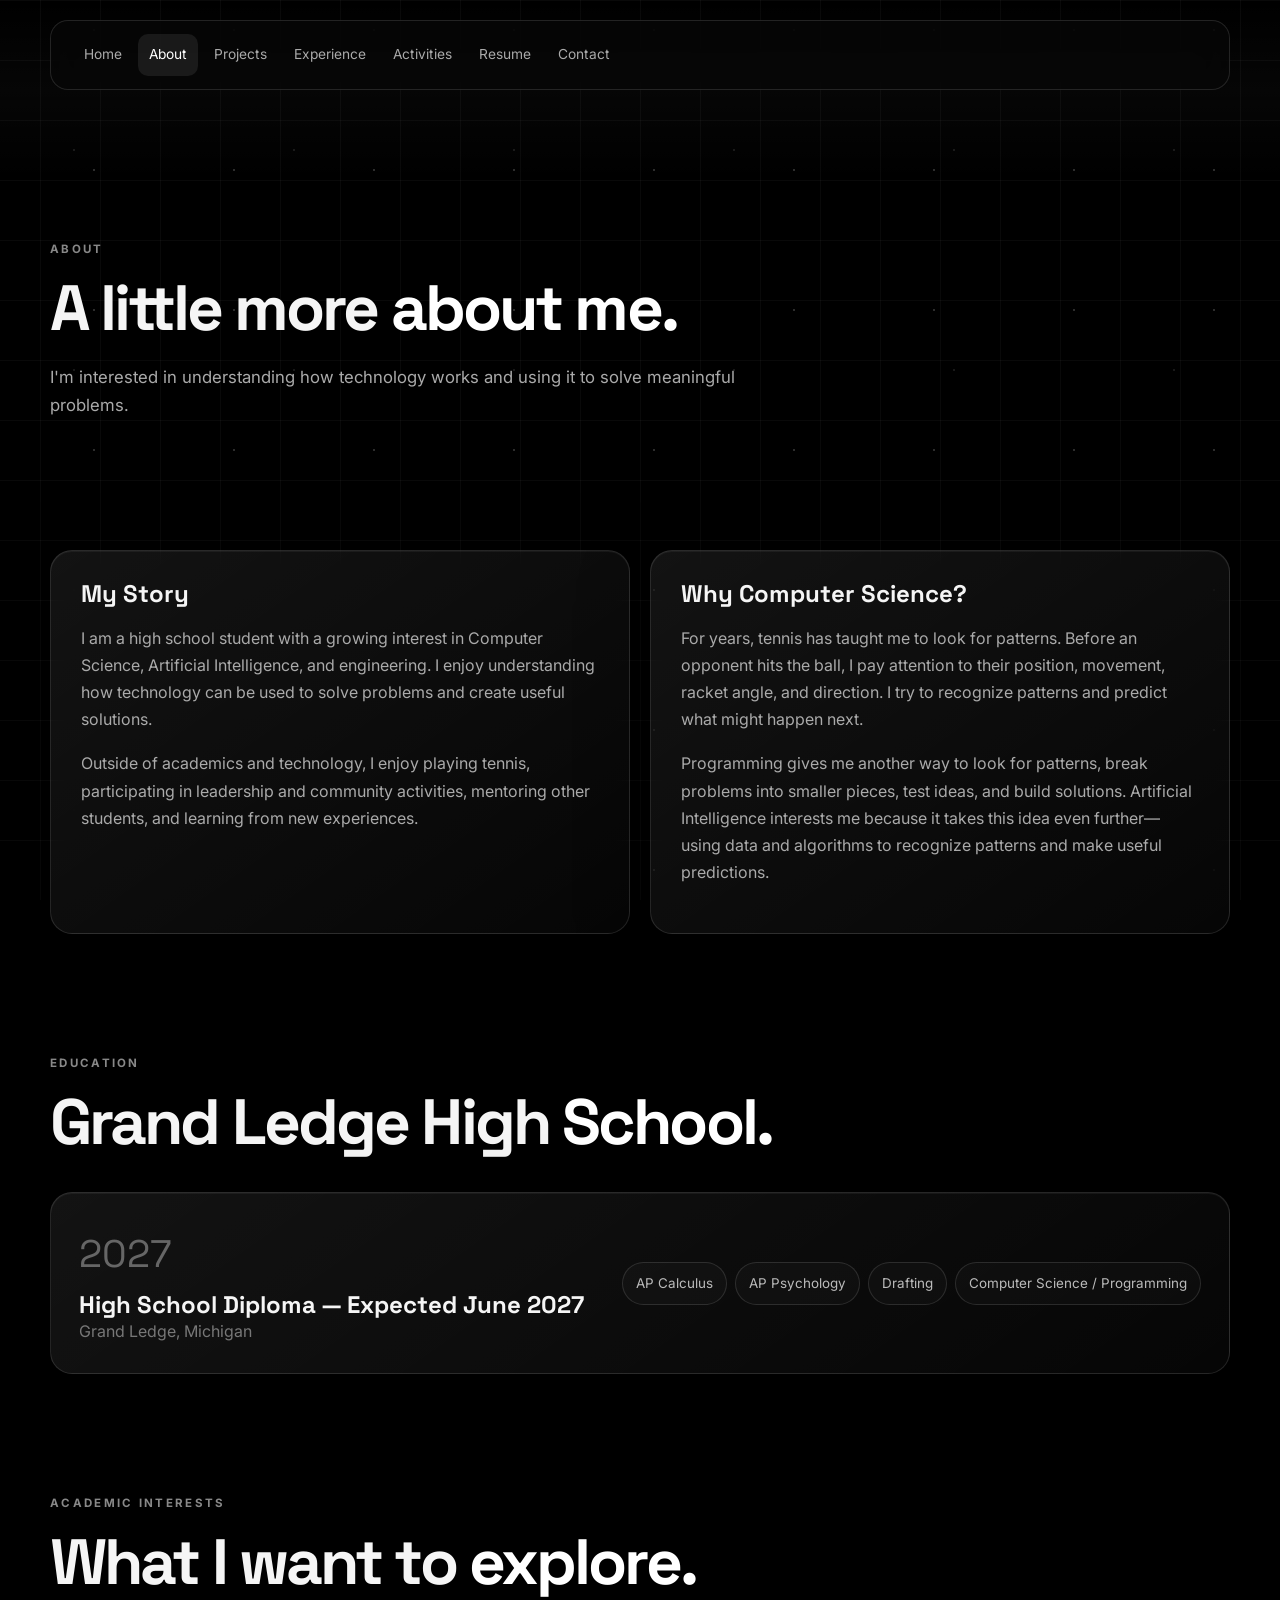
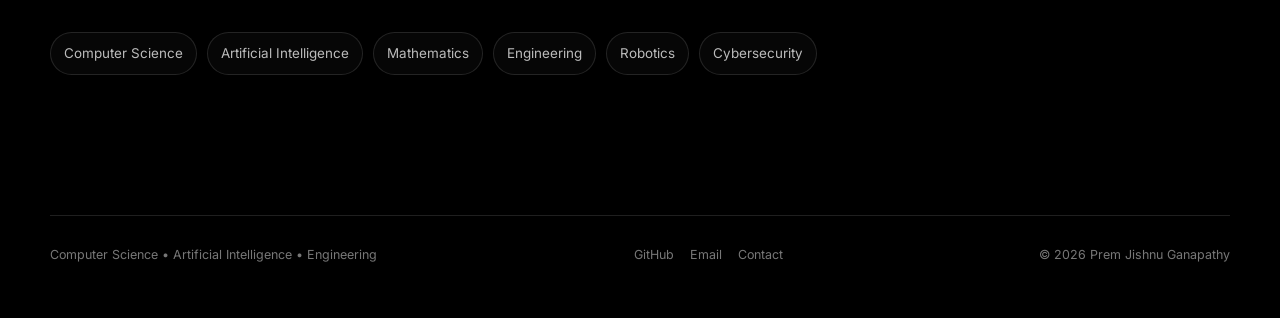
==== commit 2c6402e4: "Centered navigation and removed PREM branding" ====
--- a/about.html
+++ b/about.html
@@ -1 +1,12 @@
-<!doctype html><html lang="en"><head><meta charset="UTF-8"><meta name="viewport" content="width=device-width,initial-scale=1.0"><meta name="description" content="Prem Jishnu Ganapathy — Computer Science, Artificial Intelligence, Engineering, projects, leadership and activities."><title>About | Prem Jishnu Ganapathy</title><link rel="stylesheet" href="style.css"></head><body><div class="background" aria-hidden="true"><div class="grid"></div><div class="particles"></div><div class="scanline"></div></div><header class="site-header"><a class="brand" href="index.html">PREM<span>.</span></a><nav class="nav"><a href="index.html">Home</a><a href="about.html">About</a><a href="projects.html">Projects</a><a href="experience.html">Experience</a><a href="activities.html">Activities</a><a href="resume.html">Resume</a><a href="contact.html">Contact</a></nav><button class="menu-toggle" aria-label="Open menu">☰</button></header><main><section class="page-hero page-section reveal"><p class="eyebrow">ABOUT</p><h1>A little more <span>about me.</span></h1><p>I'm interested in understanding how technology works and using it to solve meaningful problems.</p></section><section class="section page-section reveal"><div class="two-column"><div class="glass card"><h3>My Story</h3><p>I am a high school student with a growing interest in Computer Science, Artificial Intelligence, and engineering. I enjoy understanding how technology can be used to solve problems and create useful solutions.</p><p>Outside of academics and technology, I enjoy playing tennis, participating in leadership and community activities, mentoring other students, and learning from new experiences.</p></div><div class="glass card"><h3>Why Computer Science?</h3><p>For years, tennis has taught me to look for patterns. Before an opponent hits the ball, I pay attention to their position, movement, racket angle, and direction. I try to recognize patterns and predict what might happen next.</p><p>Programming gives me another way to look for patterns, break problems into smaller pieces, test ideas, and build solutions. Artificial Intelligence interests me because it takes this idea even further—using data and algorithms to recognize patterns and make useful predictions.</p></div></div></section><section class="section page-section reveal"><div class="section-heading"><p class="eyebrow">EDUCATION</p><h2>Grand Ledge High <span>School.</span></h2></div><div class="glass timeline-card"><div><span class="timeline-year">2027</span><h3>High School Diploma — Expected June 2027</h3><p>Grand Ledge, Michigan</p></div><div class="course-list"><span>AP Calculus</span><span>AP Psychology</span><span>Drafting</span><span>Computer Science / Programming</span></div></div></section><section class="section page-section reveal"><div class="section-heading"><p class="eyebrow">ACADEMIC INTERESTS</p><h2>What I want to <span>explore.</span></h2></div><div class="tag-grid"><span>Computer Science</span><span>Artificial Intelligence</span><span>Mathematics</span><span>Engineering</span><span>Robotics</span><span>Cybersecurity</span></div></section></main><footer class="site-footer"><div><strong>PREM.</strong><span>Computer Science • Artificial Intelligence • Engineering</span></div><div class="footer-links"><a href="https://github.com/PremJishnu" target="_blank">GitHub</a><a href="mailto:premjishnu.g@gmail.com">Email</a><a href="contact.html">Contact</a></div><p>© 2026 Prem Jishnu Ganapathy</p></footer><script src="script.js"></script></body></html>+<!doctype html><html lang="en"><head><meta charset="UTF-8"><meta name="viewport" content="width=device-width,initial-scale=1.0"><meta name="description" content="Prem Jishnu Ganapathy — Computer Science, Artificial Intelligence, Engineering, projects, leadership and activities."><title>About | Prem Jishnu Ganapathy</title><link rel="stylesheet" href="style.css"></head><body><div class="background" aria-hidden="true"><div class="grid"></div><div class="particles"></div><div class="scanline"></div></div><header class="site-header">
+  <nav class="nav" aria-label="Main navigation">
+    <a href="index.html">Home</a>
+    <a href="about.html">About</a>
+    <a href="projects.html">Projects</a>
+    <a href="experience.html">Experience</a>
+    <a href="activities.html">Activities</a>
+    <a href="resume.html">Resume</a>
+    <a href="contact.html">Contact</a>
+  </nav>
+  <button class="menu-toggle" aria-label="Open menu">☰</button>
+</header><main><section class="page-hero page-section reveal"><p class="eyebrow">ABOUT</p><h1>A little more <span>about me.</span></h1><p>I'm interested in understanding how technology works and using it to solve meaningful problems.</p></section><section class="section page-section reveal"><div class="two-column"><div class="glass card"><h3>My Story</h3><p>I am a high school student with a growing interest in Computer Science, Artificial Intelligence, and engineering. I enjoy understanding how technology can be used to solve problems and create useful solutions.</p><p>Outside of academics and technology, I enjoy playing tennis, participating in leadership and community activities, mentoring other students, and learning from new experiences.</p></div><div class="glass card"><h3>Why Computer Science?</h3><p>For years, tennis has taught me to look for patterns. Before an opponent hits the ball, I pay attention to their position, movement, racket angle, and direction. I try to recognize patterns and predict what might happen next.</p><p>Programming gives me another way to look for patterns, break problems into smaller pieces, test ideas, and build solutions. Artificial Intelligence interests me because it takes this idea even further—using data and algorithms to recognize patterns and make useful predictions.</p></div></div></section><section class="section page-section reveal"><div class="section-heading"><p class="eyebrow">EDUCATION</p><h2>Grand Ledge High <span>School.</span></h2></div><div class="glass timeline-card"><div><span class="timeline-year">2027</span><h3>High School Diploma — Expected June 2027</h3><p>Grand Ledge, Michigan</p></div><div class="course-list"><span>AP Calculus</span><span>AP Psychology</span><span>Drafting</span><span>Computer Science / Programming</span></div></div></section><section class="section page-section reveal"><div class="section-heading"><p class="eyebrow">ACADEMIC INTERESTS</p><h2>What I want to <span>explore.</span></h2></div><div class="tag-grid"><span>Computer Science</span><span>Artificial Intelligence</span><span>Mathematics</span><span>Engineering</span><span>Robotics</span><span>Cybersecurity</span></div></section></main><footer class="site-footer"><div><span>Computer Science • Artificial Intelligence • Engineering</span></div><div class="footer-links"><a href="https://github.com/PremJishnu" target="_blank">GitHub</a><a href="mailto:premjishnu.g@gmail.com">Email</a><a href="contact.html">Contact</a></div><p>© 2026 Prem Jishnu Ganapathy</p></footer><script src="script.js"></script></body></html>
